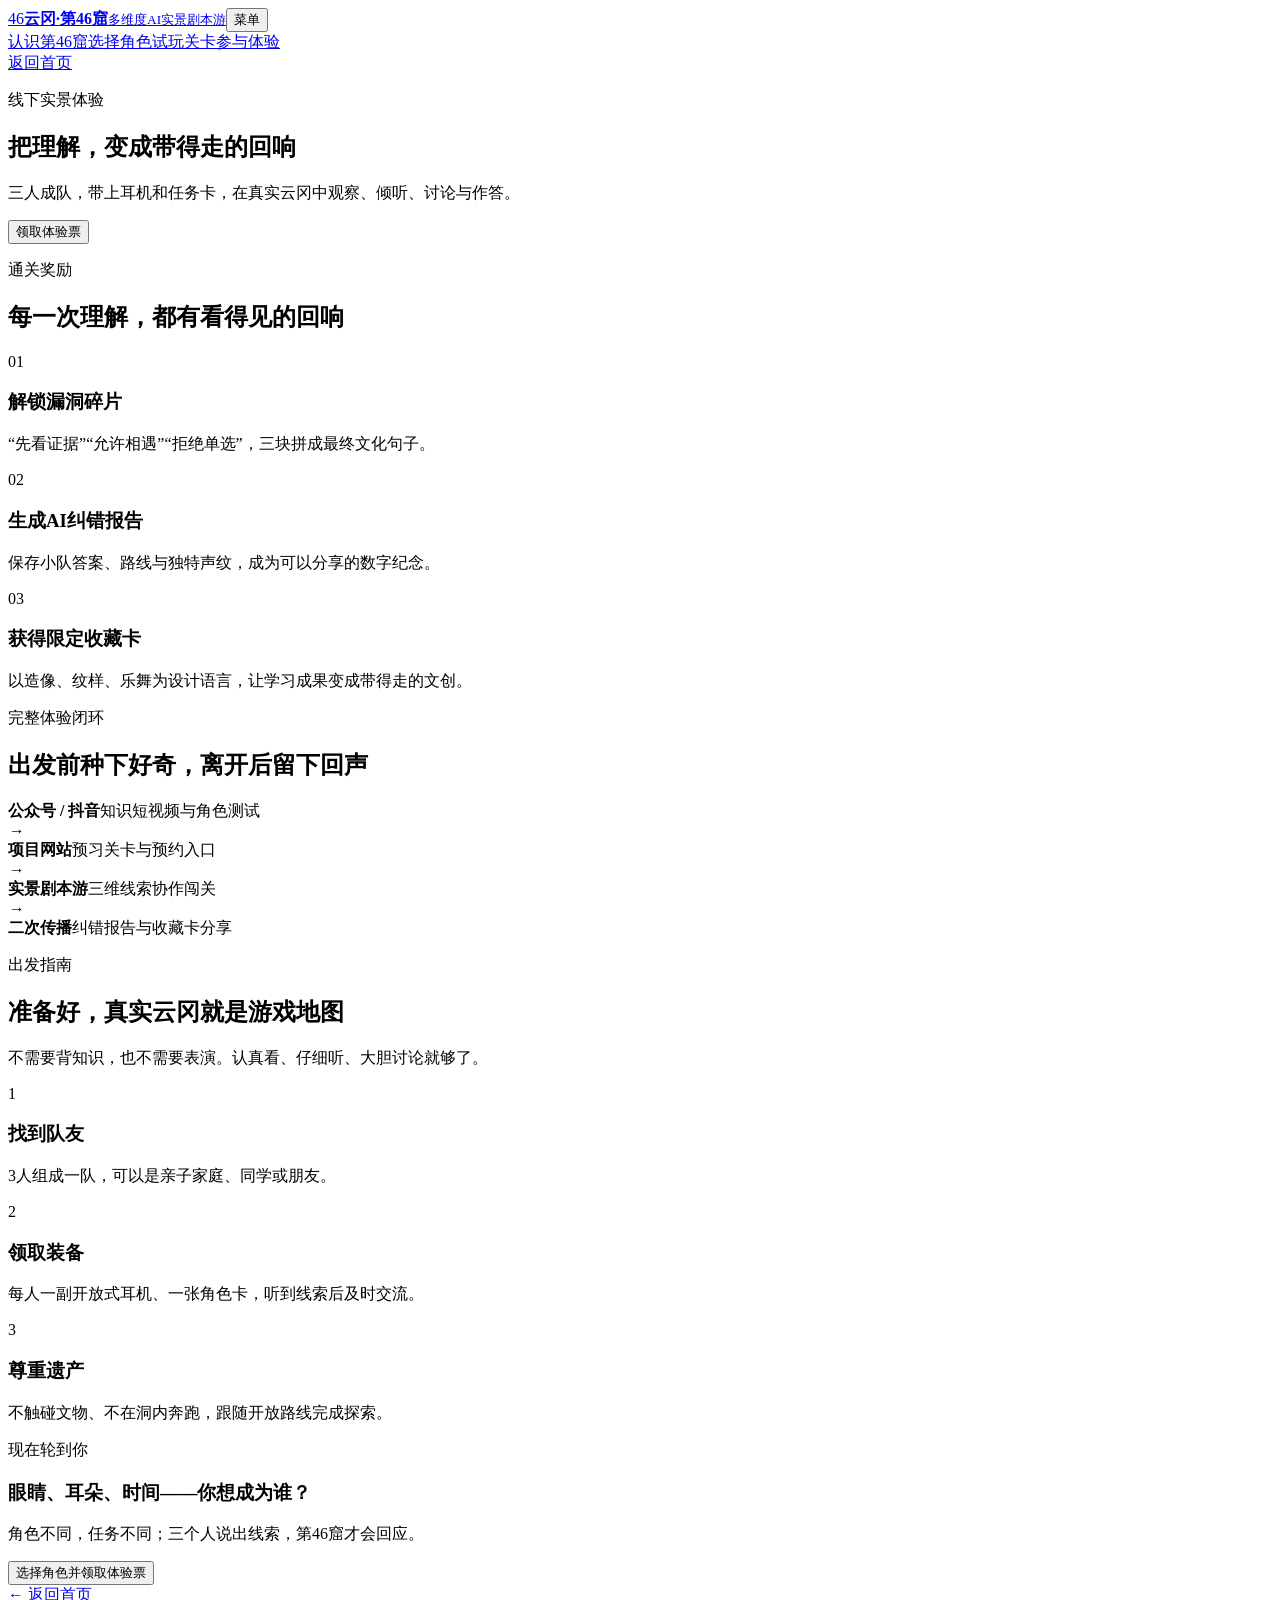
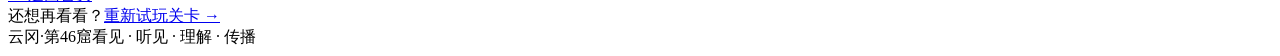
==== experience.html @ 5662f67f "添加 experience.html" ====
<!doctype html><html lang="zh-CN"><head><meta charset="utf-8"><meta name="viewport" content="width=device-width, initial-scale=1"><title>参与体验｜云冈·第46窟</title><link rel="stylesheet" href="styles.css"></head>
<body class="inner-page"><header class="topbar solid" id="topbar"><a class="brand" href="index.html"><span class="brand-mark">46</span><span><b>云冈·第46窟</b><small>多维度AI实景剧本游</small></span></a><button class="menu-button" id="menuButton" aria-expanded="false" aria-controls="mainNav">菜单</button><nav id="mainNav"><a href="idea.html">认识第46窟</a><a href="roles.html">选择角色</a><a href="journey.html">试玩关卡</a><a class="active" href="experience.html">参与体验</a></nav><a class="pill small primary" href="index.html">返回首页</a></header>
<main><section class="page-hero experience-hero"><div><p class="eyebrow">线下实景体验</p><h1>把理解，变成带得走的回响</h1><p>三人成队，带上耳机和任务卡，在真实云冈中观察、倾听、讨论与作答。</p><button class="pill primary" data-open-booking>领取体验票</button></div></section>
<section class="section rewards-section"><div class="section-heading"><p class="eyebrow">通关奖励</p><h2>每一次理解，都有看得见的回响</h2></div><div class="reward-grid"><article class="reward"><span>01</span><div><h3>解锁漏洞碎片</h3><p>“先看证据”“允许相遇”“拒绝单选”，三块拼成最终文化句子。</p></div></article><article class="reward"><span>02</span><div><h3>生成AI纠错报告</h3><p>保存小队答案、路线与独特声纹，成为可以分享的数字纪念。</p></div></article><article class="reward"><span>03</span><div><h3>获得限定收藏卡</h3><p>以造像、纹样、乐舞为设计语言，让学习成果变成带得走的文创。</p></div></article></div></section>
<section class="section media-section"><div class="section-heading"><p class="eyebrow">完整体验闭环</p><h2>出发前种下好奇，离开后留下回声</h2></div><div class="loop"><div><b>公众号 / 抖音</b><span>知识短视频与角色测试</span></div><i>→</i><div><b>项目网站</b><span>预习关卡与预约入口</span></div><i>→</i><div><b>实景剧本游</b><span>三维线索协作闯关</span></div><i>→</i><div><b>二次传播</b><span>纠错报告与收藏卡分享</span></div></div></section>
<section class="section prepare-section"><div class="section-heading"><p class="eyebrow">出发指南</p><h2>准备好，真实云冈就是游戏地图</h2><p>不需要背知识，也不需要表演。认真看、仔细听、大胆讨论就够了。</p></div><div class="prepare-grid"><article class="prepare-card"><span>1</span><h3>找到队友</h3><p>3人组成一队，可以是亲子家庭、同学或朋友。</p></article><article class="prepare-card"><span>2</span><h3>领取装备</h3><p>每人一副开放式耳机、一张角色卡，听到线索后及时交流。</p></article><article class="prepare-card"><span>3</span><h3>尊重遗产</h3><p>不触碰文物、不在洞内奔跑，跟随开放路线完成探索。</p></article></div><div class="ready-cta"><div><p class="eyebrow">现在轮到你</p><h3>眼睛、耳朵、时间——你想成为谁？</h3><p>角色不同，任务不同；三个人说出线索，第46窟才会回应。</p></div><button class="pill primary" data-open-booking>选择角色并领取体验票</button></div></section>
<section class="page-next"><a href="index.html">← 返回首页</a><div><span>还想再看看？</span><a class="pill primary" href="journey.html">重新试玩关卡 →</a></div></section></main>
<footer><span>云冈·第46窟</span><span>看见 · 听见 · 理解 · 传播</span></footer>
<dialog class="booking-dialog" id="bookingDialog" aria-labelledby="bookingTitle"><button class="dialog-close" data-close-dialog>×</button><p class="eyebrow">体验票</p><h2 id="bookingTitle">选择你在第46窟中的身份</h2><p>这是网站体验入口，不会收集或提交真实个人信息。</p><div class="booking-options"><button class="active">眼睛</button><button>耳朵</button><button>时间</button></div><label>选择体验时段<select><option>上午 09:30</option><option>下午 14:00</option><option>傍晚 16:30</option></select></label><button class="pill primary full" id="confirmBooking">生成体验票</button><div class="ticket" id="ticket" hidden><b>第46窟 · 体验票</b><span>3人小队｜请带上好奇心</span><em>NO. YG-046</em></div></dialog>
<script src="script.js"></script></body></html>
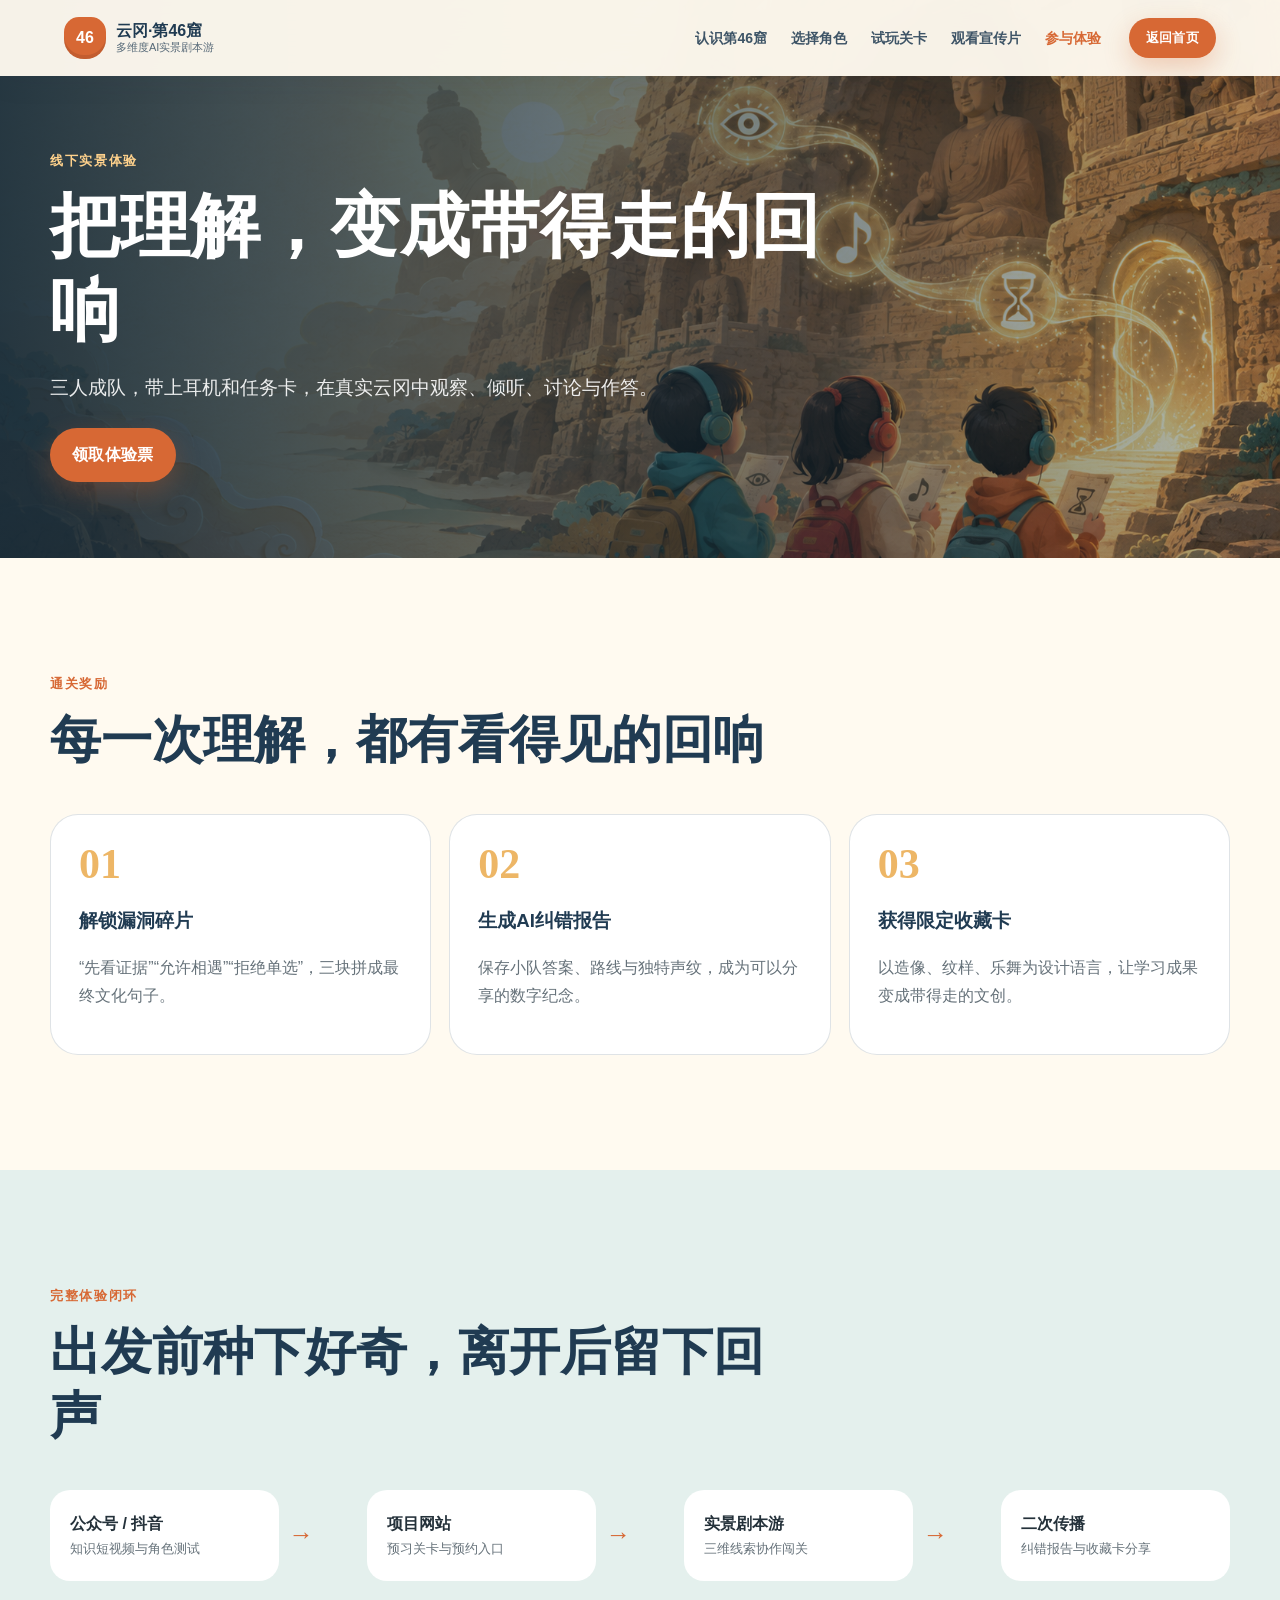
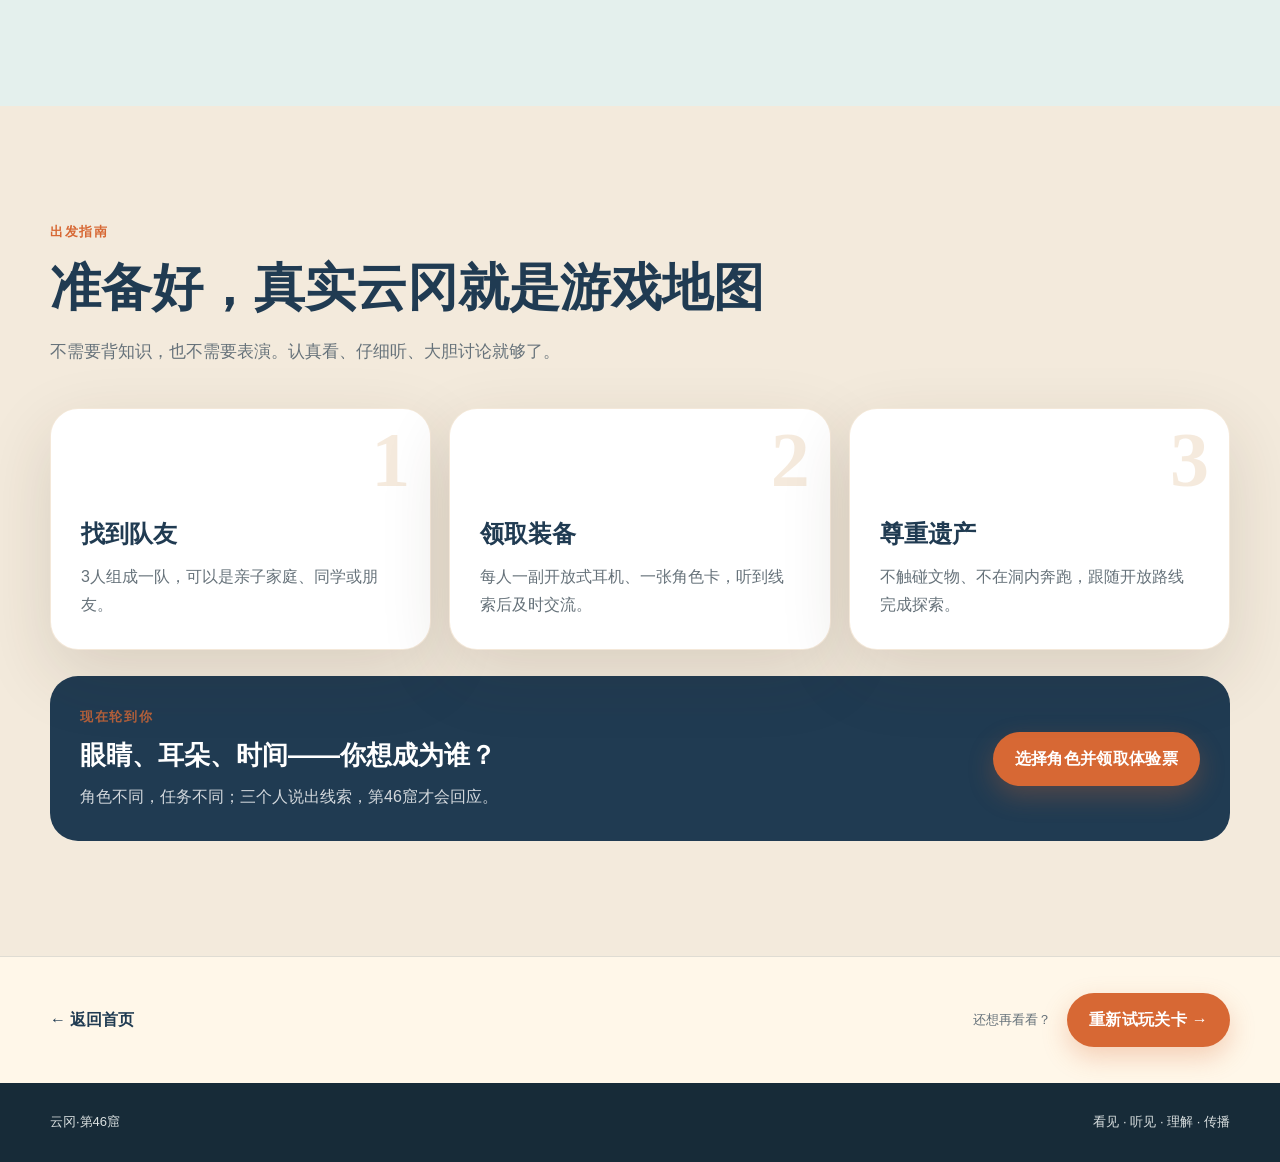
==== commit 18586e2c: "Add complete project film to website" ====
--- a/experience.html
+++ b/experience.html
@@ -1,5 +1,5 @@
 <!doctype html><html lang="zh-CN"><head><meta charset="utf-8"><meta name="viewport" content="width=device-width, initial-scale=1"><title>参与体验｜云冈·第46窟</title><link rel="stylesheet" href="styles.css"></head>
-<body class="inner-page"><header class="topbar solid" id="topbar"><a class="brand" href="index.html"><span class="brand-mark">46</span><span><b>云冈·第46窟</b><small>多维度AI实景剧本游</small></span></a><button class="menu-button" id="menuButton" aria-expanded="false" aria-controls="mainNav">菜单</button><nav id="mainNav"><a href="idea.html">认识第46窟</a><a href="roles.html">选择角色</a><a href="journey.html">试玩关卡</a><a class="active" href="experience.html">参与体验</a></nav><a class="pill small primary" href="index.html">返回首页</a></header>
+<body class="inner-page"><header class="topbar solid" id="topbar"><a class="brand" href="index.html"><span class="brand-mark">46</span><span><b>云冈·第46窟</b><small>多维度AI实景剧本游</small></span></a><button class="menu-button" id="menuButton" aria-expanded="false" aria-controls="mainNav">菜单</button><nav id="mainNav"><a href="idea.html">认识第46窟</a><a href="roles.html">选择角色</a><a href="journey.html">试玩关卡</a><a href="video.html">观看宣传片</a><a class="active" href="experience.html">参与体验</a></nav><a class="pill small primary" href="index.html">返回首页</a></header>
 <main><section class="page-hero experience-hero"><div><p class="eyebrow">线下实景体验</p><h1>把理解，变成带得走的回响</h1><p>三人成队，带上耳机和任务卡，在真实云冈中观察、倾听、讨论与作答。</p><button class="pill primary" data-open-booking>领取体验票</button></div></section>
 <section class="section rewards-section"><div class="section-heading"><p class="eyebrow">通关奖励</p><h2>每一次理解，都有看得见的回响</h2></div><div class="reward-grid"><article class="reward"><span>01</span><div><h3>解锁漏洞碎片</h3><p>“先看证据”“允许相遇”“拒绝单选”，三块拼成最终文化句子。</p></div></article><article class="reward"><span>02</span><div><h3>生成AI纠错报告</h3><p>保存小队答案、路线与独特声纹，成为可以分享的数字纪念。</p></div></article><article class="reward"><span>03</span><div><h3>获得限定收藏卡</h3><p>以造像、纹样、乐舞为设计语言，让学习成果变成带得走的文创。</p></div></article></div></section>
 <section class="section media-section"><div class="section-heading"><p class="eyebrow">完整体验闭环</p><h2>出发前种下好奇，离开后留下回声</h2></div><div class="loop"><div><b>公众号 / 抖音</b><span>知识短视频与角色测试</span></div><i>→</i><div><b>项目网站</b><span>预习关卡与预约入口</span></div><i>→</i><div><b>实景剧本游</b><span>三维线索协作闯关</span></div><i>→</i><div><b>二次传播</b><span>纠错报告与收藏卡分享</span></div></div></section>
--- a/styles.css
+++ b/styles.css
@@ -0,0 +1,73 @@
+:root {
+  --sand: #f4d9aa;
+  --paper: #fffaf0;
+  --cream: #fff4df;
+  --ochre: #c98a43;
+  --cinnabar: #d76834;
+  --indigo: #203b52;
+  --blue: #2d6475;
+  --turquoise: #4b8f89;
+  --ink: #24313a;
+  --muted: #66727a;
+  --line: rgba(32, 59, 82, .14);
+  --shadow: 0 24px 70px rgba(58, 43, 28, .14);
+  --radius: 28px;
+}
+* { box-sizing: border-box; }
+html { scroll-behavior: smooth; }
+body { margin: 0; color: var(--ink); background: var(--paper); font-family: "Microsoft YaHei", "PingFang SC", "Noto Sans CJK SC", sans-serif; line-height: 1.75; }
+button, select { font: inherit; }
+button, a { -webkit-tap-highlight-color: transparent; }
+button { cursor: pointer; }
+.skip-link { position: fixed; left: 16px; top: -60px; z-index: 200; padding: 10px 16px; background: white; color: var(--indigo); border-radius: 12px; }
+.skip-link:focus { top: 12px; }
+.topbar { height: 76px; display: flex; align-items: center; gap: 28px; padding: 0 clamp(22px, 5vw, 78px); position: fixed; inset: 0 0 auto 0; z-index: 100; transition: .3s; color: white; }
+.topbar.scrolled { color: var(--indigo); background: rgba(255, 250, 240, .9); box-shadow: 0 6px 28px rgba(36,49,58,.08); backdrop-filter: blur(16px); }
+.brand { color: inherit; text-decoration: none; display: flex; align-items: center; gap: 10px; margin-right: auto; }
+.brand-mark { width: 42px; height: 42px; border-radius: 15px 15px 20px 20px; display: grid; place-items: center; background: var(--cinnabar); color: white; font-weight: 900; box-shadow: inset 0 -4px rgba(91,42,21,.16); }
+.brand b, .brand small { display: block; line-height: 1.25; }.brand small { font-size: 11px; opacity: .75; }
+nav { display: flex; gap: 24px; } nav a { color: inherit; text-decoration: none; font-size: 14px; font-weight: 700; opacity: .86; } nav a:hover { opacity: 1; color: var(--cinnabar); }
+nav a.active { color: var(--cinnabar); opacity: 1; }
+.menu-button { display: none; background: none; border: 0; color: inherit; }
+.pill { border: 0; border-radius: 999px; padding: 13px 22px; font-weight: 800; letter-spacing: .02em; transition: transform .2s, box-shadow .2s, background .2s; text-decoration: none; display: inline-flex; align-items: center; justify-content: center; }
+.pill:hover { transform: translateY(-2px); }.pill.primary { color: white; background: var(--cinnabar); box-shadow: 0 10px 26px rgba(215,104,52,.28); }.pill.ghost { color: white; border: 1px solid rgba(255,255,255,.55); background: rgba(255,255,255,.12); backdrop-filter: blur(10px); }.pill.light { background: var(--cream); color: var(--indigo); }.pill.small { padding: 9px 17px; font-size: 13px; }.pill.full { width: 100%; }
+.topbar.scrolled .pill.small { color: white; }
+.hero { min-height: 100svh; position: relative; display: flex; align-items: center; overflow: hidden; color: white; }
+.hero-image { position: absolute; inset: 0; background: url("assets/yungang-hero.png") center / cover no-repeat; transform: scale(1.015); }
+.hero-wash { position: absolute; inset: 0; background: linear-gradient(90deg, rgba(20,39,55,.92) 0%, rgba(25,45,58,.74) 34%, rgba(25,45,58,.12) 70%), linear-gradient(0deg, rgba(22,35,40,.45), transparent 42%); }
+.hero-content { position: relative; z-index: 2; width: min(1180px, calc(100% - 44px)); margin: auto; padding: 120px 0 70px; }
+.eyebrow { color: var(--cinnabar); font-weight: 900; letter-spacing: .13em; text-transform: uppercase; font-size: 13px; margin: 0 0 12px; }
+.hero .eyebrow { color: #ffd28c; }.hero h1 { font-family: SimSun, STSong, serif; font-size: clamp(45px, 6.5vw, 86px); line-height: 1.16; margin: 0 0 25px; letter-spacing: -.04em; text-shadow: 0 6px 30px rgba(0,0,0,.24); }.hero h1 span { color: #ffd488; }
+.hero-lead { font-size: clamp(17px, 1.55vw, 22px); max-width: 670px; opacity: .96; }.hero-actions { display: flex; gap: 14px; margin: 34px 0; flex-wrap: wrap; }.hero-stats { display: flex; gap: 8px; flex-wrap: wrap; }.hero-stats span { padding: 8px 15px; border-radius: 999px; background: rgba(255,255,255,.14); backdrop-filter: blur(8px); font-size: 13px; }.hero-stats b { color: #ffd488; font-size: 16px; margin-right: 3px; }
+.scroll-cue { position: absolute; bottom: 24px; left: 50%; translate: -50%; z-index: 3; font-size: 12px; opacity: .75; }.scroll-cue span { display: block; text-align: center; animation: bob 1.5s infinite; } @keyframes bob { 50% { transform: translateY(6px); } }
+.scroll-cue { color: white; text-decoration: none; }
+.section { padding: clamp(78px, 9vw, 132px) max(22px, calc((100vw - 1180px)/2)); position: relative; }
+.section-heading { max-width: 760px; margin-bottom: 42px; }.section h2, .closing h2 { color: var(--indigo); font-family: SimSun, STSong, serif; font-size: clamp(31px, 4vw, 52px); line-height: 1.25; margin: 0 0 16px; }.section-heading > p:last-child { color: var(--muted); font-size: 17px; }
+.story { background: radial-gradient(circle at 90% 18%, #ffeac2, transparent 32%), var(--paper); }.story-grid { display: grid; grid-template-columns: 1fr auto 1fr; align-items: center; gap: 25px; }.story-card { min-height: 280px; padding: 35px; border: 1px solid var(--line); background: rgba(255,255,255,.75); border-radius: var(--radius); box-shadow: var(--shadow); }.story-card.glow { background: linear-gradient(145deg, #fff6db, #ffe2b1); }.big-number { font: 900 68px/1 Georgia, serif; color: var(--cinnabar); }.story-card h3 { font-size: 25px; margin: 14px 0 5px; }.plus { color: var(--ochre); font-size: 40px; font-weight: 900; }.ai-bubble { margin-top: 36px; display: flex; gap: 17px; align-items: center; padding: 22px 28px; border-radius: 20px 20px 20px 4px; color: white; background: var(--indigo); }.ai-bubble p { margin: 0; }.ai-avatar { flex: 0 0 52px; height: 52px; border-radius: 18px; display: grid; place-items: center; background: var(--turquoise); font-weight: 900; }
+.roles-section { background: #f2eee4; }.role-tabs { display: flex; gap: 12px; flex-wrap: wrap; margin-bottom: 20px; }.role-tab { border: 1px solid var(--line); background: white; border-radius: 16px; padding: 12px 18px; color: var(--indigo); font-weight: 800; }.role-tab span { margin-right: 8px; color: var(--cinnabar); }.role-tab.active { color: white; border-color: var(--indigo); background: var(--indigo); transform: translateY(-2px); box-shadow: 0 10px 20px rgba(32,59,82,.18); }.role-stage { min-height: 260px; display: grid; grid-template-columns: 1fr 1.15fr; background: white; border-radius: var(--radius); overflow: hidden; box-shadow: var(--shadow); }.role-visual { min-height: 250px; display: grid; place-items: center; font-size: 92px; color: white; background: linear-gradient(135deg, var(--turquoise), var(--indigo)); }.role-copy { padding: 34px; }.role-copy h3 { color: var(--indigo); font-size: 27px; margin: 0 0 10px; }.secret { padding: 15px 18px; background: var(--cream); border-left: 4px solid var(--cinnabar); border-radius: 8px; }.combine-line { margin-top: 28px; display: flex; justify-content: center; align-items: center; flex-wrap: wrap; gap: 12px; font-weight: 800; }.combine-line span, .combine-line b { padding: 9px 15px; border-radius: 999px; background: white; }.combine-line b { color: white; background: var(--cinnabar); }.combine-line i { font-style: normal; color: var(--ochre); }
+.journey-section { background: var(--indigo); color: white; }.journey-section .section-heading h2 { color: white; }.journey-section .section-heading > p:last-child { color: rgba(255,255,255,.68); }.journey-shell { padding: 22px; background: rgba(255,255,255,.08); border: 1px solid rgba(255,255,255,.13); border-radius: 30px; }.journey-steps { display: grid; grid-template-columns: repeat(5, 1fr); gap: 8px; margin-bottom: 16px; }.journey-step { border: 0; border-radius: 14px; padding: 10px 6px; color: rgba(255,255,255,.62); background: rgba(255,255,255,.08); font-weight: 800; }.journey-step.active { color: var(--indigo); background: #ffd28c; }.journey-card { min-height: 375px; padding: clamp(25px, 4vw, 48px); border-radius: 22px; color: var(--ink); background: var(--paper); display: grid; grid-template-columns: 1fr .82fr; gap: 35px; align-items: center; }.journey-card h3 { color: var(--indigo); font-size: clamp(27px, 3vw, 40px); margin: 0 0 12px; }.journey-card .challenge { padding: 22px; border-radius: 18px; background: #fff0d7; }.challenge b { color: var(--cinnabar); display: block; margin-bottom: 6px; }.clue-pills { display: flex; gap: 8px; flex-wrap: wrap; margin-top: 18px; }.clue-pills span { font-size: 13px; font-weight: 800; padding: 7px 10px; border-radius: 999px; background: #e8f1ef; color: var(--blue); }.journey-result { text-align: center; padding: 26px; border-radius: 22px; background: linear-gradient(145deg, #f3d99f, #ffedc9); }.journey-result strong { display: block; color: var(--cinnabar); font: 900 52px/1 Georgia, serif; }.journey-result span { font-weight: 900; }.journey-nav { display: flex; align-items: center; justify-content: center; gap: 18px; padding-top: 18px; }.round-button { width: 44px; height: 44px; border-radius: 50%; border: 1px solid var(--line); background: white; color: var(--indigo); font-weight: 900; }.journey-nav .round-button { background: rgba(255,255,255,.13); border-color: rgba(255,255,255,.2); color: white; }
+.truth-section { background: #efe7d9; }.split-panel { display: grid; grid-template-columns: 1fr .88fr; gap: 60px; align-items: center; }.do-dont { display: grid; grid-template-columns: 1fr 1fr; gap: 14px; }.do-dont > div { padding: 25px; border-radius: 24px; }.do-dont b { display: block; font-size: 20px; margin-bottom: 12px; }.do-dont span { display: block; margin: 7px 0; }.dont { background: #f4d9d1; color: #7e4031; }.do { background: #dcebe3; color: #285c48; }.quote { margin: 58px 0 0; padding: 34px clamp(24px,5vw,70px); color: var(--indigo); background: rgba(255,255,255,.72); border: 0; border-radius: var(--radius); text-align: center; font-family: SimSun, serif; font-size: clamp(20px,2.4vw,30px); box-shadow: var(--shadow); }
+.rewards-section { background: var(--paper); }.reward-grid { display: grid; grid-template-columns: repeat(3, 1fr); gap: 18px; }.reward { padding: 28px; border: 1px solid var(--line); border-radius: var(--radius); background: white; }.reward > span { color: #edb666; font: 900 42px/1 Georgia, serif; }.reward h3 { margin: 18px 0 7px; color: var(--indigo); }.reward p { color: var(--muted); }
+.media-section { background: #e4f0ed; }.loop { display: grid; grid-template-columns: repeat(7, auto); align-items: center; gap: 10px; overflow-x: auto; padding-bottom: 10px; }.loop div { min-width: 185px; padding: 20px; border-radius: 20px; background: white; }.loop b, .loop span { display: block; }.loop span { color: var(--muted); font-size: 13px; }.loop i { font-style: normal; color: var(--cinnabar); font-size: 25px; }.preview-grid { display: grid; grid-template-columns: .8fr 1.2fr; gap: 20px; margin-top: 38px; }.phone-card, .booking-card { padding: 32px; border-radius: var(--radius); background: white; box-shadow: var(--shadow); }.phone-card { position: relative; border: 8px solid var(--indigo); }.phone-top { display: block; width: 70px; height: 7px; border-radius: 99px; margin: -20px auto 24px; background: var(--indigo); }.phone-card h3, .booking-card h3 { color: var(--indigo); font-size: 25px; }.mini-button { border: 0; padding: 8px 13px; border-radius: 10px; color: white; background: var(--blue); font-weight: 800; }
+.prepare-section { background: #f3eadc; }.prepare-grid { display: grid; grid-template-columns: repeat(3, 1fr); gap: 18px; }.prepare-card { position: relative; min-height: 240px; padding: 30px; overflow: hidden; border: 1px solid rgba(201,138,67,.2); border-radius: var(--radius); background: white; box-shadow: var(--shadow); }.prepare-card > span { position: absolute; right: 20px; top: 12px; color: rgba(201,138,67,.18); font: 900 78px/1 Georgia, serif; }.prepare-card h3 { position: relative; margin: 74px 0 8px; color: var(--indigo); font-size: 24px; }.prepare-card p { position: relative; margin: 0; color: var(--muted); }.ready-cta { margin-top: 26px; padding: 30px; border-radius: var(--radius); background: var(--indigo); color: white; display: flex; justify-content: space-between; align-items: center; gap: 24px; }.ready-cta h3 { font-size: 26px; margin: 4px 0; }.ready-cta p { margin: 0; opacity: .8; }
+.topbar.solid { color: var(--indigo); background: rgba(255,250,240,.96); box-shadow: 0 6px 28px rgba(36,49,58,.08); backdrop-filter: blur(16px); }.page-hero { min-height: 510px; display: flex; align-items: end; padding: 150px max(22px, calc((100vw - 1180px)/2)) 76px; color: white; background-color: var(--indigo); background-size: cover; background-position: center; }.page-hero > div { max-width: 800px; }.page-hero .eyebrow { color: #ffd28c; }.page-hero h1 { margin: 0 0 18px; font: 700 clamp(40px,5.5vw,70px)/1.2 SimSun, STSong, serif; }.page-hero p:last-of-type { max-width: 720px; margin: 0 0 24px; font-size: 19px; opacity: .9; }.idea-hero { background-image: linear-gradient(90deg,rgba(25,45,58,.92),rgba(25,45,58,.38)),url("assets/yungang-hero.png"); }.roles-hero { background-image: radial-gradient(circle at 80% 40%,rgba(75,143,137,.65),transparent 28%),linear-gradient(120deg,#203b52,#2d6475); }.journey-hero { background-image: radial-gradient(circle at 75% 25%,rgba(215,104,52,.55),transparent 30%),linear-gradient(120deg,#172b38,#203b52); }.experience-hero { background-image: linear-gradient(90deg,rgba(25,45,58,.94),rgba(25,45,58,.32)),url("assets/yungang-hero.png"); background-position: center 42%; }.page-next { padding: 36px max(22px, calc((100vw - 1180px)/2)); display: flex; align-items: center; justify-content: space-between; gap: 22px; background: #fff7e9; border-top: 1px solid var(--line); }.page-next > a { color: var(--indigo); font-weight: 800; text-decoration: none; }.page-next > div { display: flex; gap: 16px; align-items: center; }.page-next span { color: var(--muted); font-size: 13px; }.role-rule,.journey-tip { margin-top: 28px; padding: 22px 26px; border-radius: 18px; background: white; box-shadow: var(--shadow); }.role-rule b,.journey-tip span { color: var(--cinnabar); font-weight: 900; }.role-rule p,.journey-tip p { margin: 5px 0 0; }.journey-tip { color: var(--ink); }.home-choose { background: radial-gradient(circle at 90% 10%,#ffe7ba,transparent 32%),var(--paper); }.portal-grid { display: grid; grid-template-columns: repeat(auto-fit,minmax(205px,1fr)); gap: 18px; }.portal-card { position: relative; min-height: 300px; padding: 28px; color: var(--ink); text-decoration: none; border: 1px solid var(--line); border-radius: var(--radius); background: white; box-shadow: var(--shadow); transition: transform .22s,box-shadow .22s; }.portal-card:hover { transform: translateY(-7px); box-shadow: 0 30px 75px rgba(58,43,28,.2); }.portal-card > span { color: var(--ochre); font: 900 18px Georgia,serif; }.portal-icon { height: 75px; margin: 28px 0 12px; display: flex; align-items: center; color: var(--cinnabar); font-size: 30px; font-weight: 900; }.portal-card h3 { margin: 0 0 8px; color: var(--indigo); font-size: 22px; }.portal-card p { color: var(--muted); }.portal-card b { color: var(--cinnabar); }.home-manifesto { padding: 90px 22px; text-align: center; color: white; background: var(--cinnabar); }.home-manifesto p { margin: 0 0 25px; font: 700 clamp(31px,4vw,52px)/1.3 SimSun,STSong,serif; }
+.video-page { overflow-x: hidden; }
+.video-hero { background-image: linear-gradient(90deg,rgba(18,38,50,.94),rgba(18,38,50,.28)),url("assets/video/yungang-cave-46-poster.jpg"); background-position: center; }
+.video-hero > div { width: min(800px,calc(100vw - 44px)); min-width: 0; }
+.video-page h1, .video-page h2, .video-page p { max-width: 100%; white-space: normal; word-break: break-all; overflow-wrap: anywhere; }
+.film-section { background: radial-gradient(circle at 90% 5%,#ffe1ad,transparent 28%),#f3eadc; }
+.film-shell { overflow: hidden; border: 8px solid white; border-radius: 30px; background: #101817; box-shadow: 0 28px 80px rgba(26,35,39,.22); }
+.film-player { display: block; width: 100%; aspect-ratio: 16/9; background: #101817; }
+.film-caption { display: flex; justify-content: center; flex-wrap: wrap; gap: 12px; padding: 16px 20px; color: #eaf2ef; background: #172b38; }
+.film-caption span { padding: 6px 12px; border-radius: 999px; background: rgba(255,255,255,.08); font-size: 13px; }
+.film-caption b { color: #ffd28c; }
+.film-actions { display: flex; justify-content: center; flex-wrap: wrap; gap: 12px; margin-top: 28px; }
+.film-download { color: var(--indigo); border: 1px solid rgba(32,59,82,.2); background: white; }
+.closing { padding: 110px 22px; text-align: center; background: var(--cinnabar); color: white; }.closing .eyebrow { color: #ffd69a; }.closing h2 { color: white; font-size: clamp(37px,5vw,66px); }
+footer { display: flex; justify-content: space-between; gap: 20px; padding: 28px max(22px, calc((100vw - 1180px)/2)); color: #dbe1e1; background: #172b38; font-size: 13px; }
+dialog { width: min(780px, calc(100% - 28px)); max-height: 88vh; border: 0; padding: 0; border-radius: 28px; color: var(--ink); background: var(--paper); box-shadow: 0 30px 100px rgba(0,0,0,.3); } dialog::backdrop { background: rgba(20,35,45,.75); backdrop-filter: blur(6px); }.dialog-close { position: sticky; float: right; top: 14px; right: 14px; z-index: 4; width: 40px; height: 40px; border: 0; border-radius: 50%; background: var(--indigo); color: white; font-size: 22px; }.tour-dialog { padding: 34px; }.tour-progress { height: 7px; margin: 12px 55px 27px 0; border-radius: 99px; background: #eadfce; overflow: hidden; }.tour-progress span { display: block; height: 100%; width: 16%; background: var(--cinnabar); transition: width .35s; }.tour-dialog h2 { color: var(--indigo); font-family: SimSun,serif; font-size: 34px; }.tour-dialog .tour-choice { display: grid; gap: 10px; margin: 20px 0; }.tour-choice button { border: 1px solid var(--line); border-radius: 14px; padding: 13px; text-align: left; background: white; }.tour-choice button:hover, .tour-choice button.chosen { color: white; background: var(--turquoise); }.dialog-actions { display: flex; justify-content: flex-end; align-items: center; gap: 10px; margin-top: 26px; }.booking-dialog { padding: 34px; }.booking-dialog h2 { color: var(--indigo); }.booking-dialog label { display: grid; gap: 7px; margin: 18px 0; font-weight: 800; }.booking-dialog select { padding: 12px; border: 1px solid var(--line); border-radius: 12px; background: white; }.booking-options { display: flex; gap: 8px; }.booking-options button { flex: 1; border: 1px solid var(--line); border-radius: 12px; padding: 11px; background: white; }.booking-options button.active { color: white; background: var(--indigo); }.ticket { margin-top: 18px; padding: 20px; border: 2px dashed var(--ochre); border-radius: 18px; background: var(--cream); }.ticket b, .ticket span, .ticket em { display: block; }.ticket em { color: var(--cinnabar); margin-top: 8px; }
+.reveal { opacity: 1; transform: none; transition: transform .25s ease; }.reveal:hover { transform: translateY(-2px); }
+@media (max-width: 1050px) { .portal-grid { grid-template-columns: repeat(2,1fr); } }
+@media (max-width: 900px) { nav { display: none; position: absolute; top: 68px; right: 20px; padding: 18px; border-radius: 16px; color: var(--indigo); background: white; box-shadow: var(--shadow); flex-direction: column; }.topbar nav.open { display: flex; }.menu-button { display: block; }.topbar > .pill.small { display: none; }.story-grid { grid-template-columns: 1fr; }.plus { text-align: center; }.role-stage, .journey-card, .split-panel, .preview-grid { grid-template-columns: 1fr; }.journey-steps { grid-template-columns: repeat(5, minmax(80px,1fr)); overflow-x: auto; }.reward-grid, .prepare-grid { grid-template-columns: 1fr; }.loop { grid-template-columns: 1fr; }.loop i { rotate: 90deg; text-align: center; }.ready-cta { align-items: flex-start; flex-direction: column; } }
+@media (max-width: 600px) { .topbar { height: 66px; padding: 0 16px; }.brand small { display: none; }.hero-wash { background: linear-gradient(90deg, rgba(20,39,55,.9), rgba(20,39,55,.35)); }.hero-content { padding-top: 100px; }.hero h1 { font-size: 43px; }.hero-lead br { display: none; }.section { padding-top: 70px; padding-bottom: 70px; }.page-hero { min-height: 440px; padding-top: 120px; }.page-hero h1 { font-size: 39px; }.video-hero h1 { font-size: 34px; line-height: 1.28; }.portal-grid { grid-template-columns: 1fr; }.portal-card { min-height: 260px; }.do-dont { grid-template-columns: 1fr; }.role-tabs { display: grid; grid-template-columns: repeat(3,1fr); }.role-tab { padding: 10px 5px; font-size: 12px; }.role-visual { min-height: 150px; }.journey-card { min-height: 480px; }.film-shell { border-width: 4px; border-radius: 18px; }.page-next { align-items: flex-start; flex-direction: column; }.page-next > div { width: 100%; align-items: flex-start; flex-direction: column; } footer { flex-direction: column; } }
+@media (prefers-reduced-motion: reduce) { * { scroll-behavior: auto !important; animation: none !important; transition: none !important; }.reveal { opacity: 1; transform: none; } }
